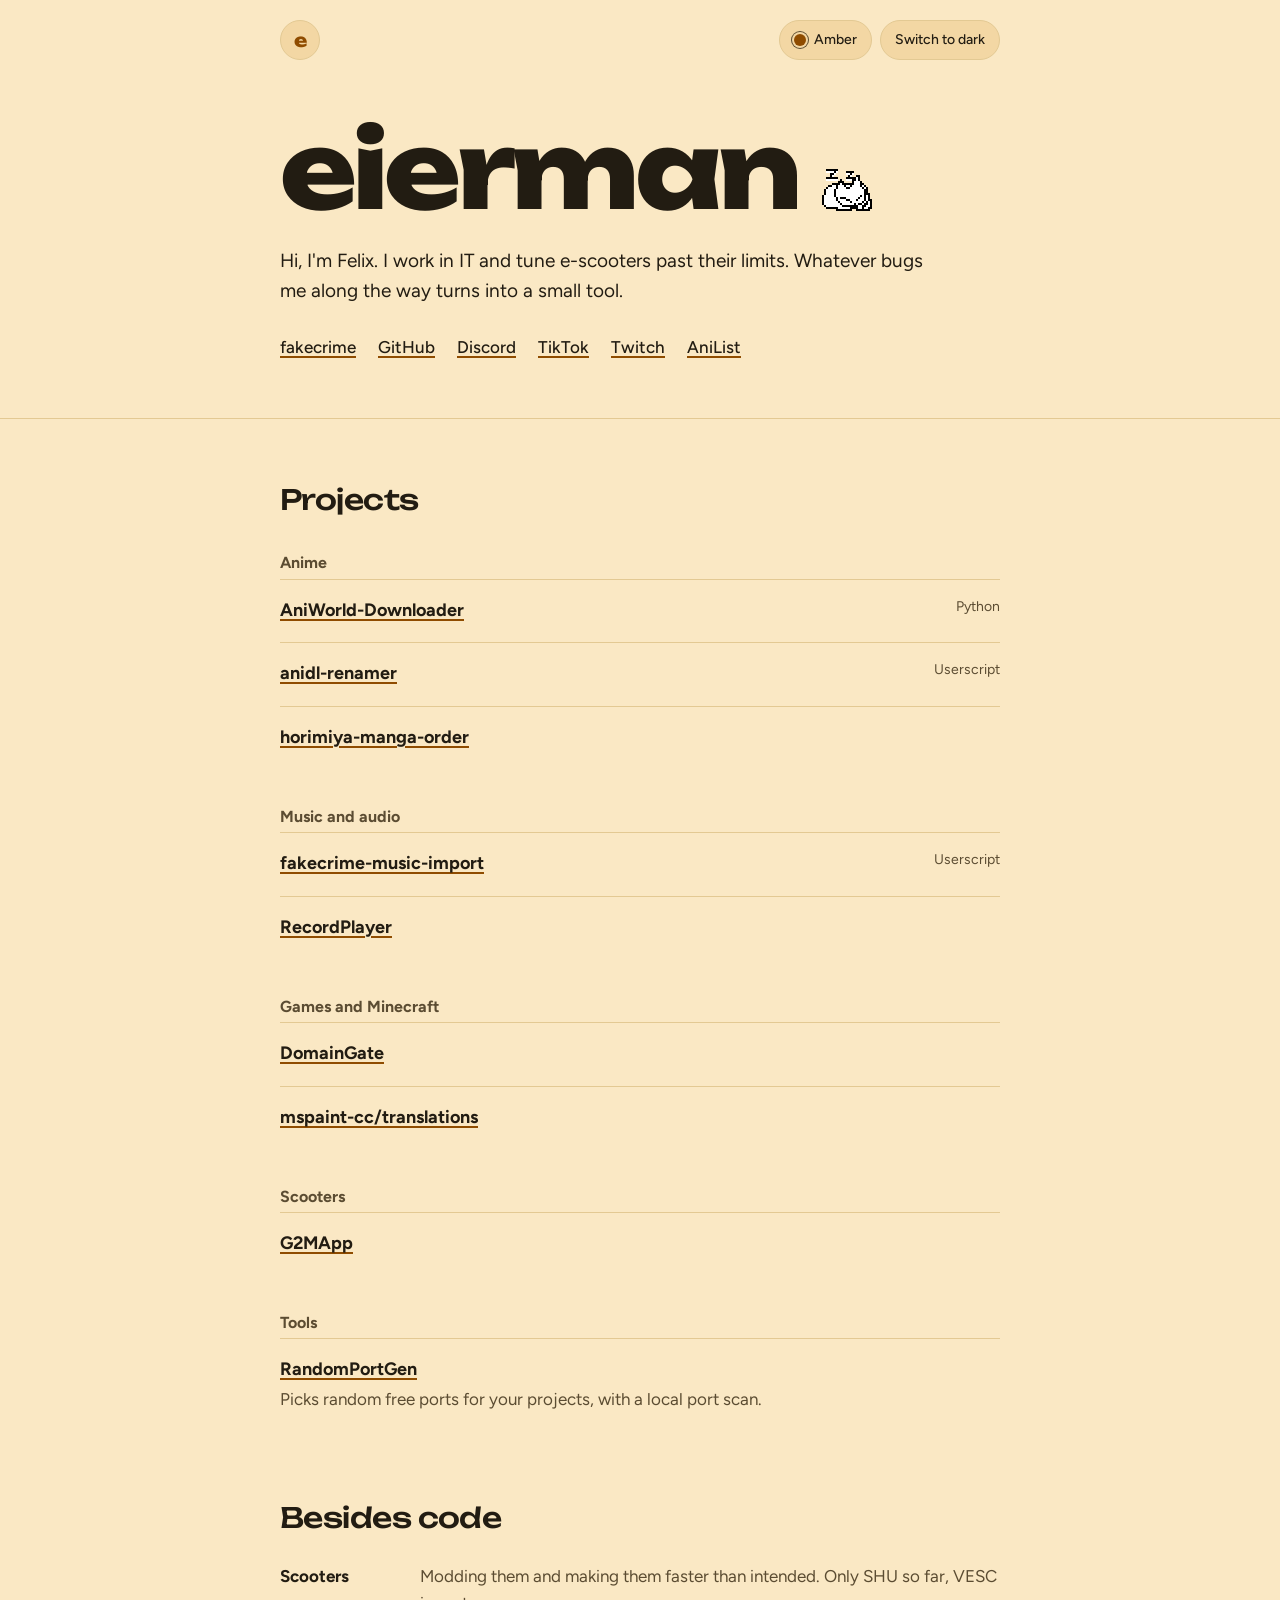
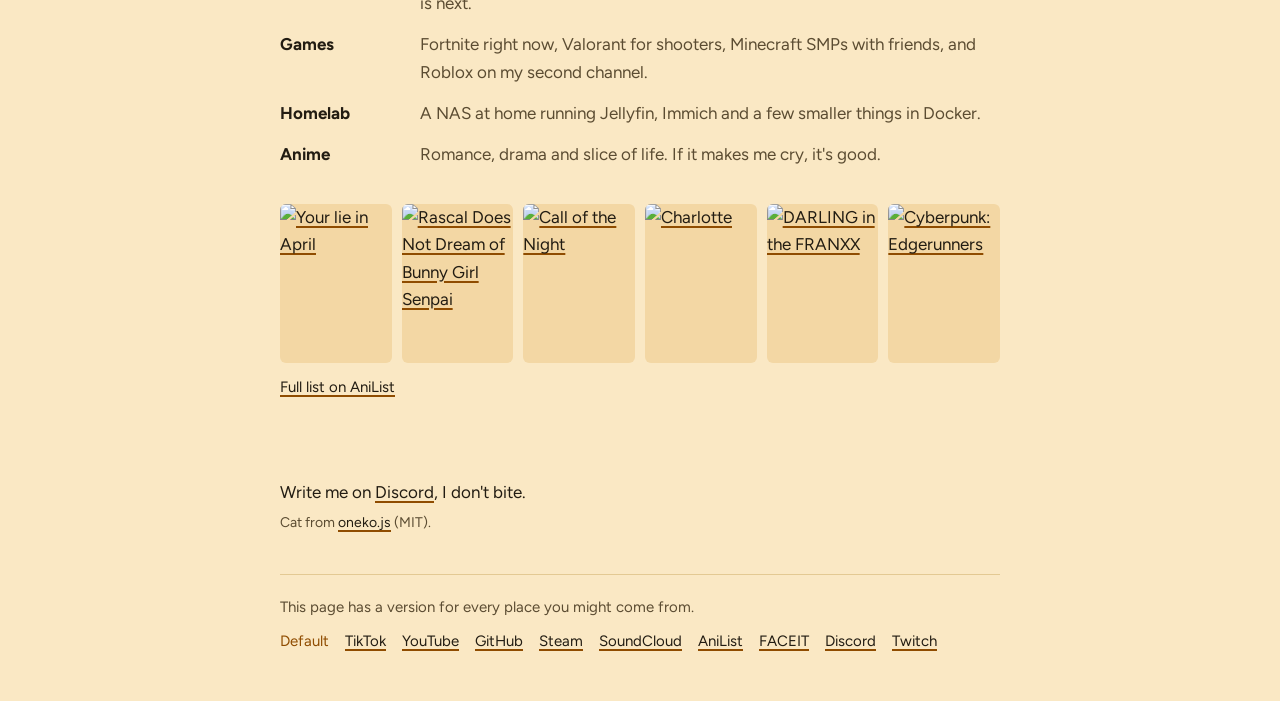
==== index.html @ cb2eb331 "Show the view count in the versions bar Co-Authored-By: Claude Opus 5.5 <noreply@anthropic.com>" ====
<!doctype html>
<html lang="en">
<head>
  <meta charset="utf-8">
  <meta name="viewport" content="width=device-width, initial-scale=1">
  <title>eierman</title>
  <meta name="description" content="Felix aka eierman: IT, e-scooter tuning and the small tools that come out of it.">
  <meta name="color-scheme" content="dark light">
  <link rel="icon" href="assets/favicon.svg" type="image/svg+xml">
  <link rel="preconnect" href="https://fonts.googleapis.com">
  <link rel="preconnect" href="https://fonts.gstatic.com" crossorigin>
  <link href="https://fonts.googleapis.com/css2?family=Figtree:ital,wght@0,400;0,500;0,700;1,400&family=Unbounded:wght@500;800&display=swap" rel="stylesheet">
  <link rel="stylesheet" href="styles.css?v=17" id="home-css">
  <style>
    html.version-loading body { visibility: hidden; }
    *, *::before, *::after { box-sizing: border-box; }
    .pfp-slot { position: relative; }
    .pfp-slot > img { position: absolute; inset: 0; width: 100%; height: 100%; object-fit: cover; border-radius: inherit; }
    .pfp-slot.has-pfp { color: transparent; }
    /* "Default version" button shown on top of every version (added by app.js). */
    .to-default {
      position: fixed; top: 12px; right: 12px; z-index: 2147483000;
      display: inline-flex; align-items: center; gap: 6px; padding: 7px 13px;
      border: 1px solid rgba(255, 255, 255, .22); border-radius: 999px;
      background: rgba(14, 14, 20, .86); color: #fff !important;
      font: 600 13px/1.2 system-ui, -apple-system, "Segoe UI", Roboto, sans-serif;
      letter-spacing: 0; text-decoration: none !important; text-transform: none;
      box-shadow: 0 2px 12px rgba(0, 0, 0, .35);
      -webkit-backdrop-filter: blur(6px); backdrop-filter: blur(6px);
    }
    .to-default:hover { background: rgba(14, 14, 20, .97); }
    /* Discord: sit in the empty right end of the channel header, not on the member list. */
    .vs-discord .to-default { top: 8px; }
    @media (min-width: 1101px) { .vs-discord .to-default { right: 252px; } }
    /* Phones: no room to float, so it becomes a slim bar on top that pushes the page down. */
    @media (max-width: 700px) {
      .to-default, .vs-discord .to-default {
        position: sticky; top: 0; right: auto; width: 100%; justify-content: center;
        padding: 9px 12px; border-width: 0 0 1px; border-radius: 0; box-shadow: none;
      }
    }
    .to-default:focus-visible { outline: 2px solid #fff; outline-offset: 2px; }
  </style>
  <script>
    // eierman.cc used to answer with a permanent (301) redirect to fakecrime.bio, and
    // browsers that saw it keep it cached and never ask this server for "/" again.
    // Whoever gets here anyway (any URL, with or without a query) fetches "/" fresh
    // from the network, which overwrites that cached redirect with this page.
    // Afterwards a query like "?=0" (from the fakecrime redirect) is removed from the URL.
    window.addEventListener('load', function () {
      function dropQuery() {
        if (location.search && window.history && history.replaceState) {
          history.replaceState(history.state, '', location.pathname + location.hash);
        }
      }
      if (!window.fetch || !window.Promise) { dropQuery(); return; }
      var urls = [location.origin + '/'];
      if (location.protocol === 'http:') urls.push('https://' + location.host + '/');
      Promise.all(urls.map(function (url) {
        var same = url.indexOf(location.origin + '/') === 0;
        return fetch(url, { cache: 'reload', mode: same ? 'same-origin' : 'no-cors', credentials: 'omit' }).catch(function () {});
      })).then(dropQuery);
    });
  </script>
  <script>
    // Hide the page until content.json is loaded and rendered (app.js shows it again).
    document.documentElement.classList.add('version-loading');
    if (/^#(tiktok|youtube|github|steam|soundcloud|anilist|faceit|discord|twitch)$/i.test(location.hash) ||
        (!location.hash && /(tiktok|youtube|youtu\.be|github|steamcommunity|steampowered|soundcloud|anilist|faceit|discord|twitch)/i.test(document.referrer))) {
      document.documentElement.classList.add('version-loading');
    }
  </script>
  <script>
    // Palettes: [bg, surface, text, muted, accent, line]
    window.PALETTES = {
      Night:  { dark: ['#15122b', '#201b3d', '#eee8ff', '#a79fcb', '#f472d0', '#342d5c'],
                light: ['#e9e0ff', '#d9cbfb', '#1c1633', '#4b4176', '#9c1585', '#c3b2f0'] },
      Matcha: { dark: ['#0f1a14', '#18271e', '#e6f2ea', '#9bb5a5', '#7ee0a1', '#284034'],
                light: ['#dbefe0', '#c6e3cd', '#0f2418', '#3a5845', '#156b3c', '#acd1b6'] },
      Sunset: { dark: ['#1f1216', '#2c1a20', '#fbe9ea', '#c9a2a8', '#ff8a65', '#42282f'],
                light: ['#ffe2d6', '#fccdbb', '#2a1418', '#6a3e45', '#a8360a', '#f0b59d'] },
      Neon:   { dark: ['#0c1620', '#13222f', '#e3f1fa', '#92adc0', '#f5e14b', '#1f3446'],
                light: ['#d8ebff', '#c2ddf7', '#0d1b28', '#3c566b', '#0a5d99', '#a8c9e6'] },
      Amber:  { dark: ['#17140f', '#221e17', '#f3ecdf', '#b3a68f', '#ffb648', '#362f24'],
                light: ['#fae8c4', '#f3d7a4', '#221c12', '#5b4c32', '#8f4c00', '#e3c993'] }
    };
    window.applyTheme = function (name, mode) {
      var keys = ['bg', 'surface', 'text', 'muted', 'accent', 'line'];
      var values = window.PALETTES[name][mode];
      var root = document.documentElement;
      keys.forEach(function (k, i) { root.style.setProperty('--' + k, values[i]); });
      root.dataset.palette = name;
      root.dataset.theme = mode;
      root.style.colorScheme = mode;
    };
    (function () {
      var names = Object.keys(window.PALETTES);
      var saved = null;
      try { saved = localStorage.getItem('eierman-mode'); } catch (e) {}
      var mode = saved === 'light' || saved === 'dark' ? saved
        : (window.matchMedia('(prefers-color-scheme: light)').matches ? 'light' : 'dark');
      window.applyTheme(names[Math.floor(Math.random() * names.length)], mode);
    })();
  </script>
</head>
<body>
  <a class="skip" href="#projects">Skip to projects</a>

  <header class="hero">
    <div class="wrap">
      <div class="controls">
        <span class="home-pfp pfp-slot" data-pfp="github" aria-hidden="true">e</span>
        <button type="button" id="palette-btn"><span class="swatch" aria-hidden="true"></span><span id="palette-name">Colours</span></button>
        <button type="button" id="mode-btn">Switch to light</button>
        <span class="sr-only" aria-live="polite" id="theme-status"></span>
      </div>
      <div class="nameplate">
        <h1 id="home-name">eierman</h1>
        <img class="cat" src="assets/oneko_sleep.gif" width="64" height="64" alt="" data-run="assets/oneko_run.gif" data-sleep="assets/oneko_sleep.gif">
      </div>
      <p class="intro" id="home-intro"></p>
      <nav class="links" aria-label="Elsewhere" id="home-links"></nav>
    </div>
  </header>

  <main>
    <section id="projects" class="wrap">
      <h2>Projects</h2>
      <div id="project-groups"><p class="empty">Loading projects…</p></div>
    </section>

    <section id="about" class="wrap">
      <h2>Besides code</h2>
      <dl class="facts" id="home-facts"></dl>

      <ul class="covers" aria-label="Some favourite anime" id="home-covers"></ul>
      <p class="more" id="home-more"></p>
    </section>
  </main>

  <footer class="wrap">
    <p id="home-contact"></p>
    <p class="small">Cat from <a href="https://github.com/adryd325/oneko.js">oneko.js</a> (MIT).</p>
    <div id="versions-slot"></div>
  </footer>

  <script src="site.js?v=28"></script>
  <script src="profiles.js?v=12"></script>
  <script src="app.js?v=36"></script>

  <script>
    (function () {
      var root = document.documentElement;
      var names = Object.keys(window.PALETTES);
      var paletteBtn = document.getElementById('palette-btn');
      var paletteName = document.getElementById('palette-name');
      var modeBtn = document.getElementById('mode-btn');
      var status = document.getElementById('theme-status');

      function render() {
        var mode = root.dataset.theme;
        paletteName.textContent = root.dataset.palette;
        paletteBtn.setAttribute('aria-label', 'Colour palette: ' + root.dataset.palette + '. Switch to other colours');
        modeBtn.textContent = mode === 'dark' ? 'Switch to light' : 'Switch to dark';
      }

      paletteBtn.addEventListener('click', function () {
        var i = names.indexOf(root.dataset.palette);
        var next = names[(i + 1) % names.length];
        window.applyTheme(next, root.dataset.theme);
        render();
        status.textContent = 'Colours: ' + next;
      });

      modeBtn.addEventListener('click', function () {
        var mode = root.dataset.theme === 'dark' ? 'light' : 'dark';
        window.applyTheme(root.dataset.palette, mode);
        try { localStorage.setItem('eierman-mode', mode); } catch (e) {}
        render();
        status.textContent = mode === 'dark' ? 'Dark colours on' : 'Light colours on';
      });

      render();
    })();

    (function () {
      var cat = document.querySelector('.cat');
      if (!cat || window.matchMedia('(prefers-reduced-motion: reduce)').matches) return;
      cat.src = cat.dataset.run;
      cat.classList.add('running');
      cat.addEventListener('animationend', function () {
        cat.src = cat.dataset.sleep;
        cat.classList.remove('running');
      }, { once: true });
    })();
  </script>
</body>
</html>
---- styles.css ----
:root {
  --bg: #15122b;
  --surface: #201b3d;
  --text: #eee8ff;
  --muted: #a79fcb;
  --accent: #f472d0;
  --line: #342d5c;
  --display: "Unbounded", system-ui, sans-serif;
  --body: "Figtree", system-ui, sans-serif;
}

@media (prefers-color-scheme: light) {
  :root:not([data-theme="dark"]) {
    --bg: #e9e0ff;
    --surface: #d9cbfb;
    --text: #1c1633;
    --muted: #4b4176;
    --accent: #9c1585;
    --line: #c3b2f0;
  }
}

*,
*::before,
*::after { box-sizing: border-box; }

html { -webkit-text-size-adjust: 100%; }

body {
  margin: 0;
  background: var(--bg);
  color: var(--text);
  font: 400 1.0625rem/1.6 var(--body);
}

a { color: var(--text); text-decoration-color: var(--accent); text-decoration-thickness: 2px; text-underline-offset: 3px; }
a:hover { color: var(--accent); }
a:focus-visible { outline: 2px solid var(--accent); outline-offset: 3px; border-radius: 2px; }

.skip { position: absolute; left: -999px; top: 8px; background: var(--surface); padding: 8px 12px; z-index: 2; }
.skip:focus { left: 16px; }

.wrap { width: min(720px, 100% - 32px); margin-inline: auto; }

.sr-only { position: absolute; width: 1px; height: 1px; overflow: hidden; clip: rect(0 0 0 0); white-space: nowrap; }

/* Theme controls */
.controls { display: flex; justify-content: flex-end; flex-wrap: wrap; gap: 8px; margin-bottom: clamp(32px, 7vw, 64px); }

.controls button {
  display: inline-flex;
  align-items: center;
  gap: 8px;
  min-height: 36px;
  padding: 6px 14px;
  border: 1px solid var(--line);
  border-radius: 999px;
  background: var(--surface);
  color: var(--text);
  font: 500 0.875rem/1 var(--body);
  cursor: pointer;
}

.controls button:hover { border-color: var(--accent); }
.controls button:focus-visible { outline: 2px solid var(--accent); outline-offset: 2px; }

.home-pfp {
  display: grid;
  place-items: center;
  width: 40px;
  height: 40px;
  margin-right: auto;
  border-radius: 50%;
  border: 1px solid var(--line);
  background: var(--surface);
  color: var(--accent);
  font: 800 1.125rem/1 var(--display);
  text-decoration: none;
}

.swatch { width: 12px; height: 12px; border-radius: 50%; background: var(--accent); box-shadow: 0 0 0 2px var(--surface), 0 0 0 3px var(--muted); }

body, .controls button, .projects li, .hero { transition: background-color 0.3s, color 0.3s, border-color 0.3s; }

/* Hero */
.hero { padding: 20px 0 56px; border-bottom: 1px solid var(--line); overflow-x: clip; }

.nameplate { position: relative; display: flex; align-items: flex-end; gap: 12px; }

h1 {
  margin: 0;
  font: 800 clamp(3rem, 14vw, 6.5rem)/0.9 var(--display);
  letter-spacing: -0.04em;
}

.cat {
  width: 64px;
  height: 64px;
  image-rendering: pixelated;
  margin-bottom: 0.15em;
  flex: none;
}

.cat.running { animation: run-in 2.2s steps(22) both; }

@keyframes run-in {
  from { transform: translateX(min(80vw, 640px)) scaleX(-1); }
  to { transform: translateX(0) scaleX(-1); }
}

.intro { max-width: 34em; margin: 28px 0 0; font-size: 1.1875rem; color: var(--text); }

.links { display: flex; flex-wrap: wrap; gap: 8px 22px; margin-top: 28px; font-weight: 500; }

/* Sections */
section { padding: 64px 0 8px; }

h2 {
  margin: 0 0 8px;
  font: 500 1.75rem/1.2 var(--display);
  letter-spacing: -0.02em;
}

.group { margin-top: 36px; }

h3 { margin: 0 0 4px; font: 700 1rem/1.4 var(--body); color: var(--muted); }

.projects { list-style: none; margin: 0; padding: 0; }

.projects li {
  display: grid;
  grid-template-columns: 1fr auto;
  column-gap: 16px;
  padding: 16px 0;
  border-top: 1px solid var(--line);
}

.projects .name { font-weight: 700; font-size: 1.125rem; grid-column: 1; }
.projects p { grid-column: 1; margin: 2px 0 0; color: var(--muted); max-width: 38em; }
.projects .meta { grid-column: 1; display: flex; flex-wrap: wrap; gap: 6px 10px; margin-top: 6px; font-size: 0.875rem; }
.projects .tag { padding: 1px 8px; border-radius: 999px; background: var(--surface); color: var(--muted); }
.empty { color: var(--muted); }

.projects .tech { grid-column: 2; grid-row: 1; align-self: baseline; font-size: 0.875rem; color: var(--muted); white-space: nowrap; }

/* About */
.facts { display: grid; grid-template-columns: 7.5rem 1fr; gap: 14px 20px; margin: 28px 0 0; }
.facts dt { font-weight: 700; }
.facts dd { margin: 0; color: var(--muted); }

.covers { list-style: none; display: grid; grid-template-columns: repeat(6, 1fr); gap: 10px; margin: 36px 0 0; padding: 0; }
.covers a { display: block; border-radius: 6px; }
.covers img { display: block; width: 100%; height: auto; aspect-ratio: 100 / 142; object-fit: cover; border-radius: 6px; background: var(--surface); }

.more { margin: 12px 0 0; font-size: 0.9375rem; }

footer { padding: 72px 0 48px; }
footer p { margin: 0 0 6px; }
footer .small { font-size: 0.875rem; color: var(--muted); }

.versions { margin-top: 40px; padding-top: 20px; border-top: 1px solid var(--line); }
.versions p { margin: 0 0 10px; color: var(--muted); font-size: 0.9375rem; }
.versions div { display: flex; flex-wrap: wrap; gap: 6px 16px; font-size: 0.9375rem; }
.versions a[aria-current] { color: var(--accent); text-decoration: none; }

@media (max-width: 560px) {
  .facts { grid-template-columns: 1fr; gap: 2px; }
  .facts dd { margin-bottom: 14px; }
  .covers { grid-template-columns: repeat(3, 1fr); }
  .projects li { grid-template-columns: 1fr; }
  .projects .tech { grid-column: 1; grid-row: auto; margin-top: 4px; }
}

@media (prefers-reduced-motion: reduce) {
  .cat.running { animation: none; }
  body, .controls button, .projects li, .hero { transition: none; }
}
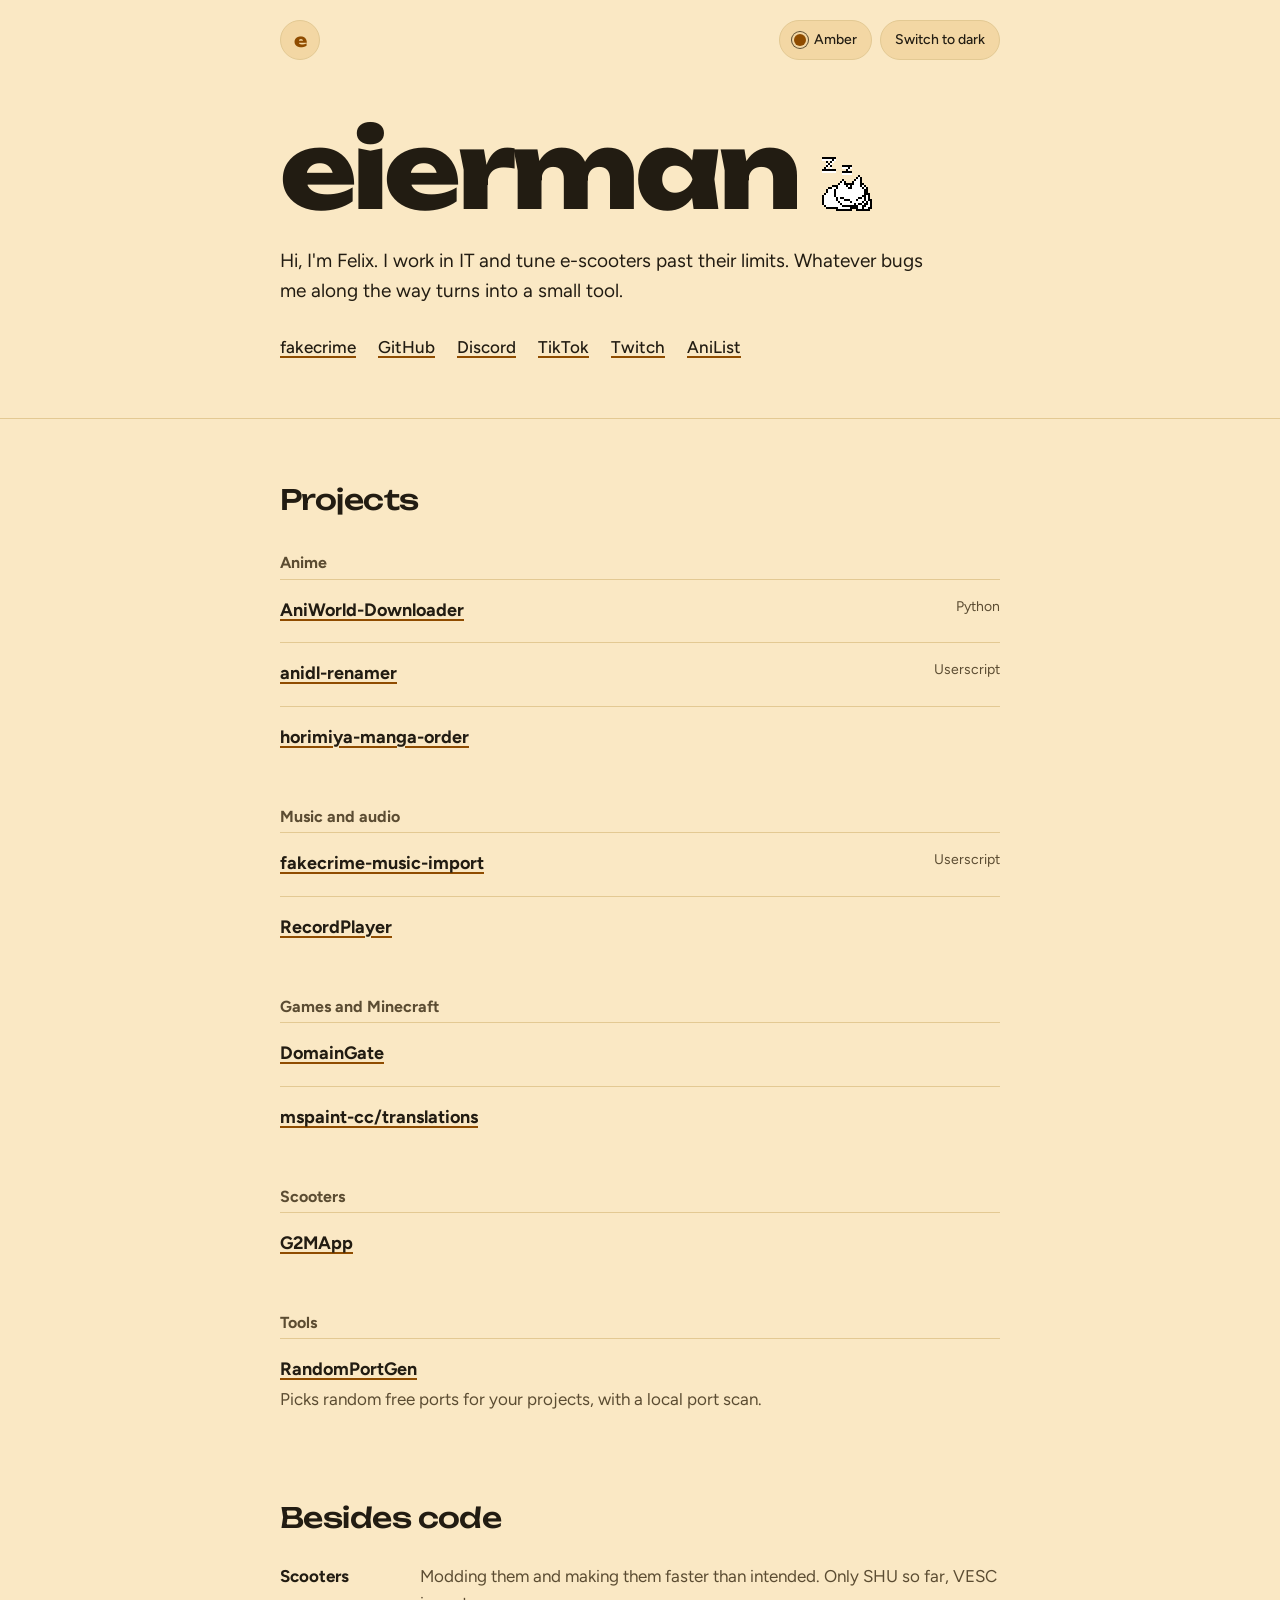
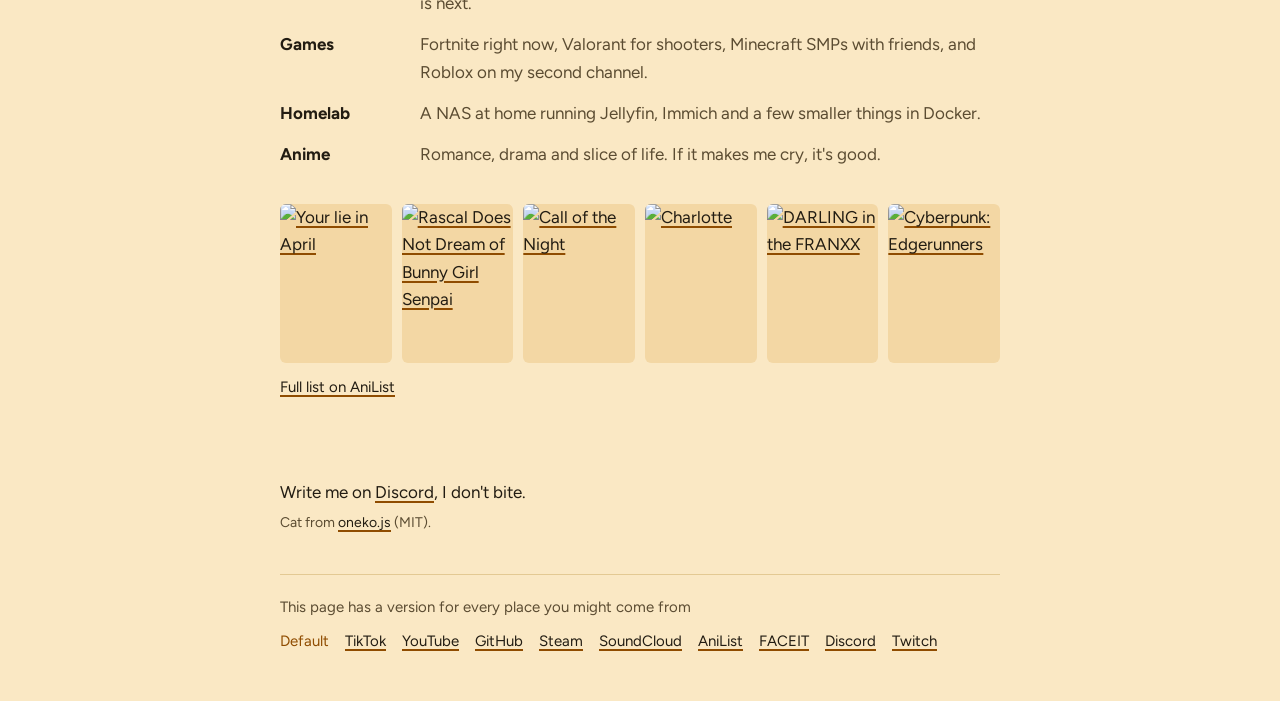
==== commit 622f9aab: "Show the view count at the top, scroll Twitch only to its own end - View count moves from the versio" ====
--- a/index.html
+++ b/index.html
@@ -17,9 +17,13 @@
     .pfp-slot { position: relative; }
     .pfp-slot > img { position: absolute; inset: 0; width: 100%; height: 100%; object-fit: cover; border-radius: inherit; }
     .pfp-slot.has-pfp { color: transparent; }
-    /* "Default version" button shown on top of every version (added by app.js). */
-    .to-default {
+    /* Top right of every version (added by app.js): the view count and the
+       "Default version" button. Same look in every version. */
+    .top-pills {
       position: fixed; top: 12px; right: 12px; z-index: 2147483000;
+      display: flex; align-items: center; gap: 8px;
+    }
+    .to-default, .top-pills .view-pill {
       display: inline-flex; align-items: center; gap: 6px; padding: 7px 13px;
       border: 1px solid rgba(255, 255, 255, .22); border-radius: 999px;
       background: rgba(14, 14, 20, .86); color: #fff !important;
@@ -29,17 +33,32 @@
       -webkit-backdrop-filter: blur(6px); backdrop-filter: blur(6px);
     }
     .to-default:hover { background: rgba(14, 14, 20, .97); }
+    .to-default:focus-visible { outline: 2px solid #fff; outline-offset: 2px; }
+    .view-pill[hidden] { display: none !important; }
+    .view-pill svg { flex: none; width: 15px; height: 15px; }
+    .view-pill b { font-weight: 700; font-variant-numeric: tabular-nums; }
+    /* Default page: sits with the colour buttons in the hero. */
+    .controls .view-pill {
+      display: inline-flex; align-items: center; gap: 7px; min-height: 36px; padding: 6px 14px;
+      border: 1px solid var(--line); border-radius: 999px; background: var(--surface); color: var(--text);
+      font: 500 0.875rem/1 var(--body);
+    }
+    .controls .view-pill svg { color: var(--accent); }
     /* Discord: sit in the empty right end of the channel header, not on the member list. */
-    .vs-discord .to-default { top: 8px; }
-    @media (min-width: 1101px) { .vs-discord .to-default { right: 252px; } }
+    .vs-discord .top-pills { top: 8px; }
+    @media (min-width: 1101px) { .vs-discord .top-pills { right: 252px; } }
     /* Phones: no room to float, so it becomes a slim bar on top that pushes the page down. */
     @media (max-width: 700px) {
-      .to-default, .vs-discord .to-default {
-        position: sticky; top: 0; right: auto; width: 100%; justify-content: center;
-        padding: 9px 12px; border-width: 0 0 1px; border-radius: 0; box-shadow: none;
-      }
-    }
-    .to-default:focus-visible { outline: 2px solid #fff; outline-offset: 2px; }
+      .top-pills, .vs-discord .top-pills {
+        position: sticky; top: 0; right: auto; gap: 0;
+        border-bottom: 1px solid rgba(255, 255, 255, .22); background: rgba(14, 14, 20, .92);
+      }
+      .to-default, .top-pills .view-pill {
+        flex: 1; justify-content: center; padding: 9px 12px;
+        border: 0; border-radius: 0; box-shadow: none; background: none;
+      }
+      .top-pills .view-pill { flex: none; border-right: 1px solid rgba(255, 255, 255, .22); }
+    }
   </style>
   <script>
     // eierman.cc used to answer with a permanent (301) redirect to fakecrime.bio, and
@@ -110,6 +129,7 @@
     <div class="wrap">
       <div class="controls">
         <span class="home-pfp pfp-slot" data-pfp="github" aria-hidden="true">e</span>
+        <span class="view-pill" data-views hidden></span>
         <button type="button" id="palette-btn"><span class="swatch" aria-hidden="true"></span><span id="palette-name">Colours</span></button>
         <button type="button" id="mode-btn">Switch to light</button>
         <span class="sr-only" aria-live="polite" id="theme-status"></span>
@@ -146,7 +166,7 @@
 
   <script src="site.js?v=28"></script>
   <script src="profiles.js?v=12"></script>
-  <script src="app.js?v=36"></script>
+  <script src="app.js?v=37"></script>
 
   <script>
     (function () {
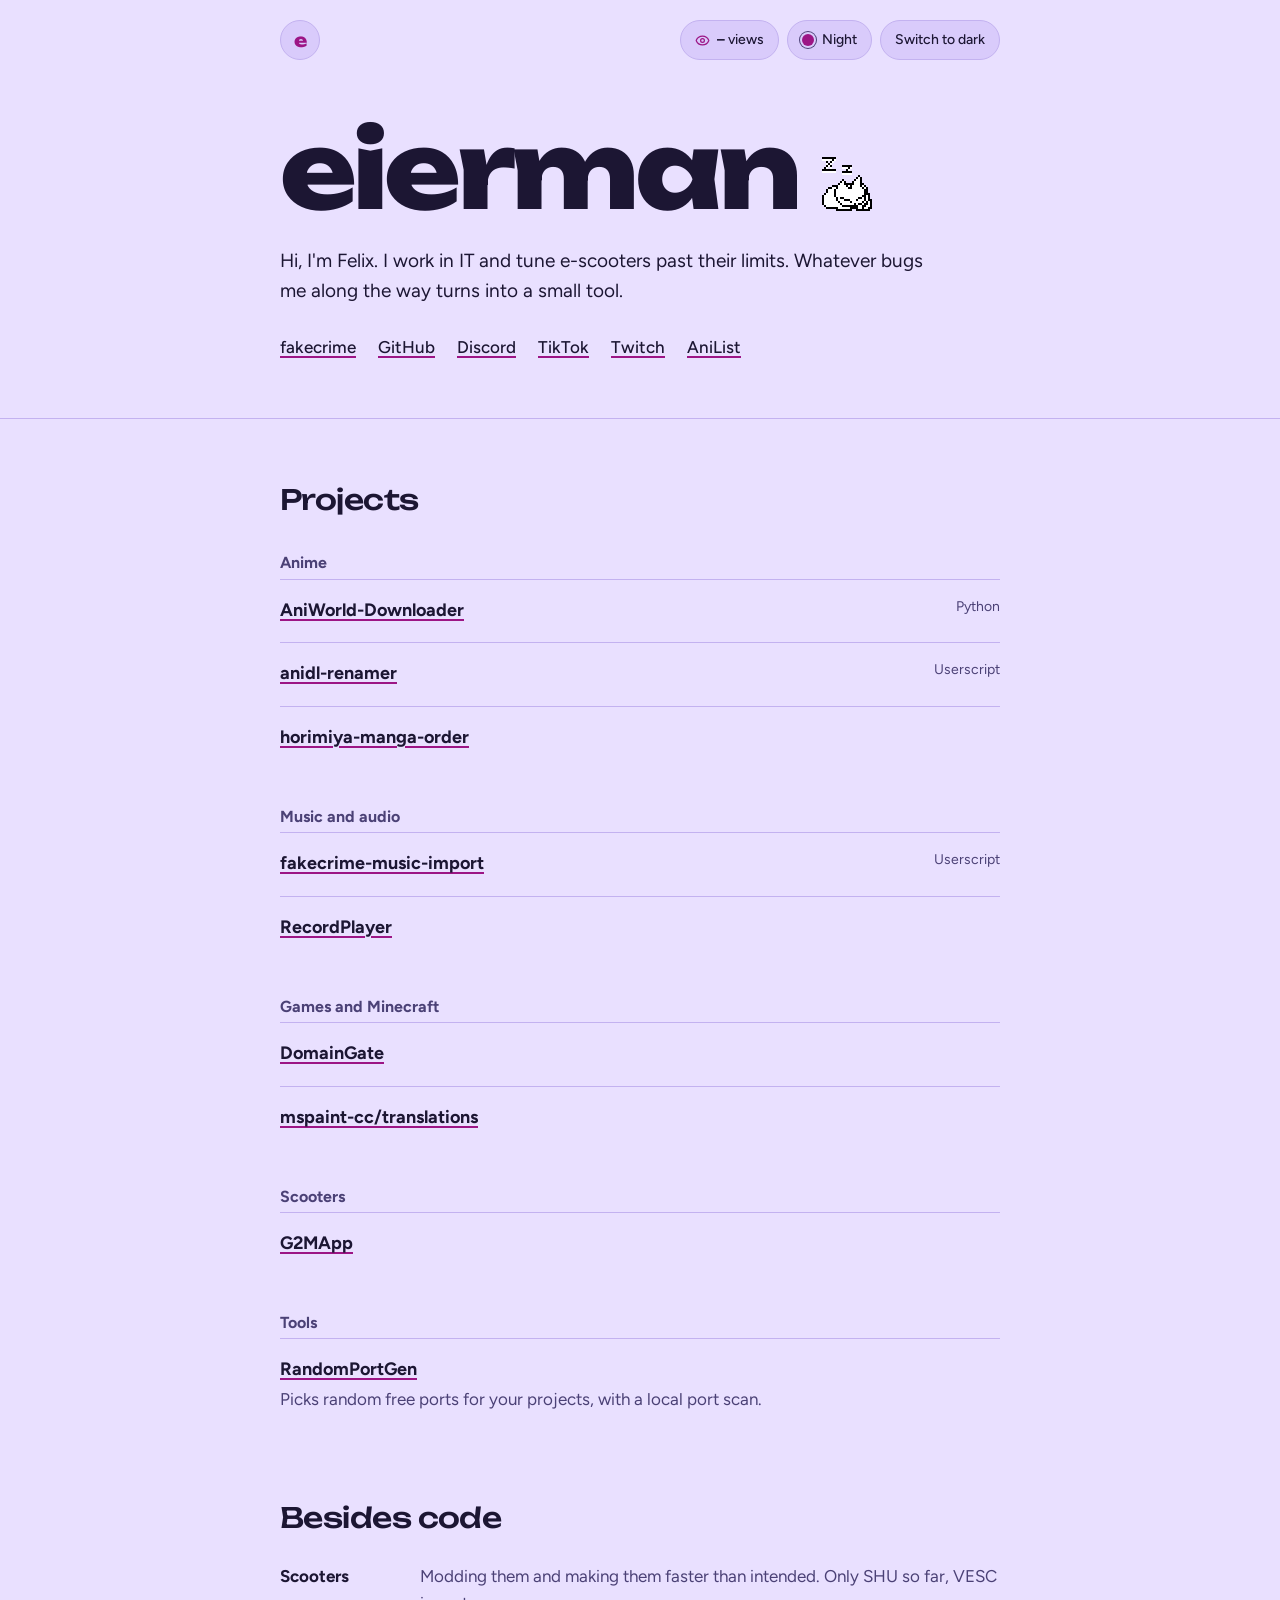
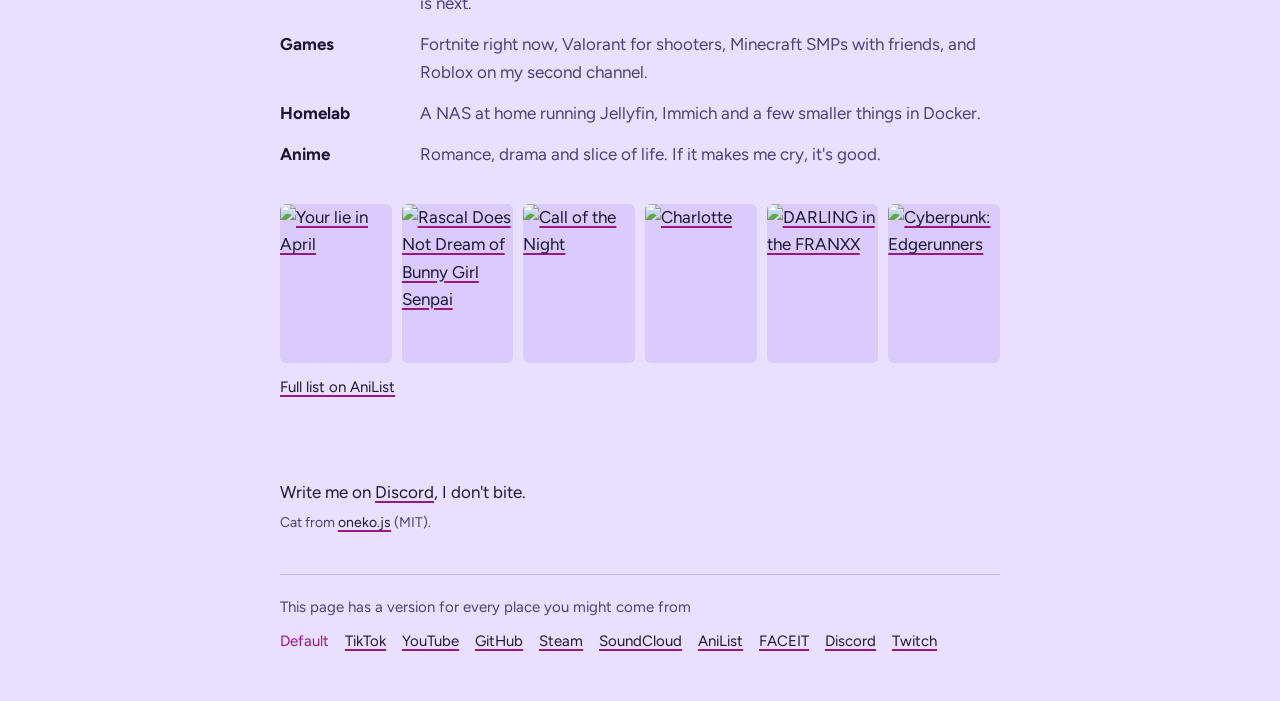
==== commit 24379728: "Show the view pill right away, only the number loads Co-Authored-By: Claude Opus 5.5 <noreply@anthro" ====
--- a/index.html
+++ b/index.html
@@ -34,7 +34,10 @@
     }
     .to-default:hover { background: rgba(14, 14, 20, .97); }
     .to-default:focus-visible { outline: 2px solid #fff; outline-offset: 2px; }
-    .view-pill[hidden] { display: none !important; }
+    /* Placeholder while the number loads: a small pulsing bar. */
+    .views-n:empty { display: inline-block; width: 1.6em; height: .8em; border-radius: 4px; background: currentColor; opacity: .3; vertical-align: -1px; animation: views-pulse 1s ease-in-out infinite alternate; }
+    @keyframes views-pulse { to { opacity: .12; } }
+    @media (prefers-reduced-motion: reduce) { .views-n:empty { animation: none; } }
     .view-pill svg { flex: none; width: 15px; height: 15px; }
     .view-pill b { font-weight: 700; font-variant-numeric: tabular-nums; }
     /* Default page: sits with the colour buttons in the hero. */
@@ -129,7 +132,7 @@
     <div class="wrap">
       <div class="controls">
         <span class="home-pfp pfp-slot" data-pfp="github" aria-hidden="true">e</span>
-        <span class="view-pill" data-views hidden></span>
+        <span class="view-pill" data-views><svg viewBox="0 0 24 24" aria-hidden="true"><g fill="none" stroke="currentColor" stroke-width="2" stroke-linecap="round" stroke-linejoin="round"><path d="M2.062 12.348a1 1 0 0 1 0-.696 10.75 10.75 0 0 1 19.876 0 1 1 0 0 1 0 .696 10.75 10.75 0 0 1-19.876 0"/><circle cx="12" cy="12" r="3"/></g></svg><span><b class="views-n"></b> <span class="views-word">views</span></span></span>
         <button type="button" id="palette-btn"><span class="swatch" aria-hidden="true"></span><span id="palette-name">Colours</span></button>
         <button type="button" id="mode-btn">Switch to light</button>
         <span class="sr-only" aria-live="polite" id="theme-status"></span>
@@ -166,7 +169,7 @@
 
   <script src="site.js?v=28"></script>
   <script src="profiles.js?v=12"></script>
-  <script src="app.js?v=37"></script>
+  <script src="app.js?v=38"></script>
 
   <script>
     (function () {
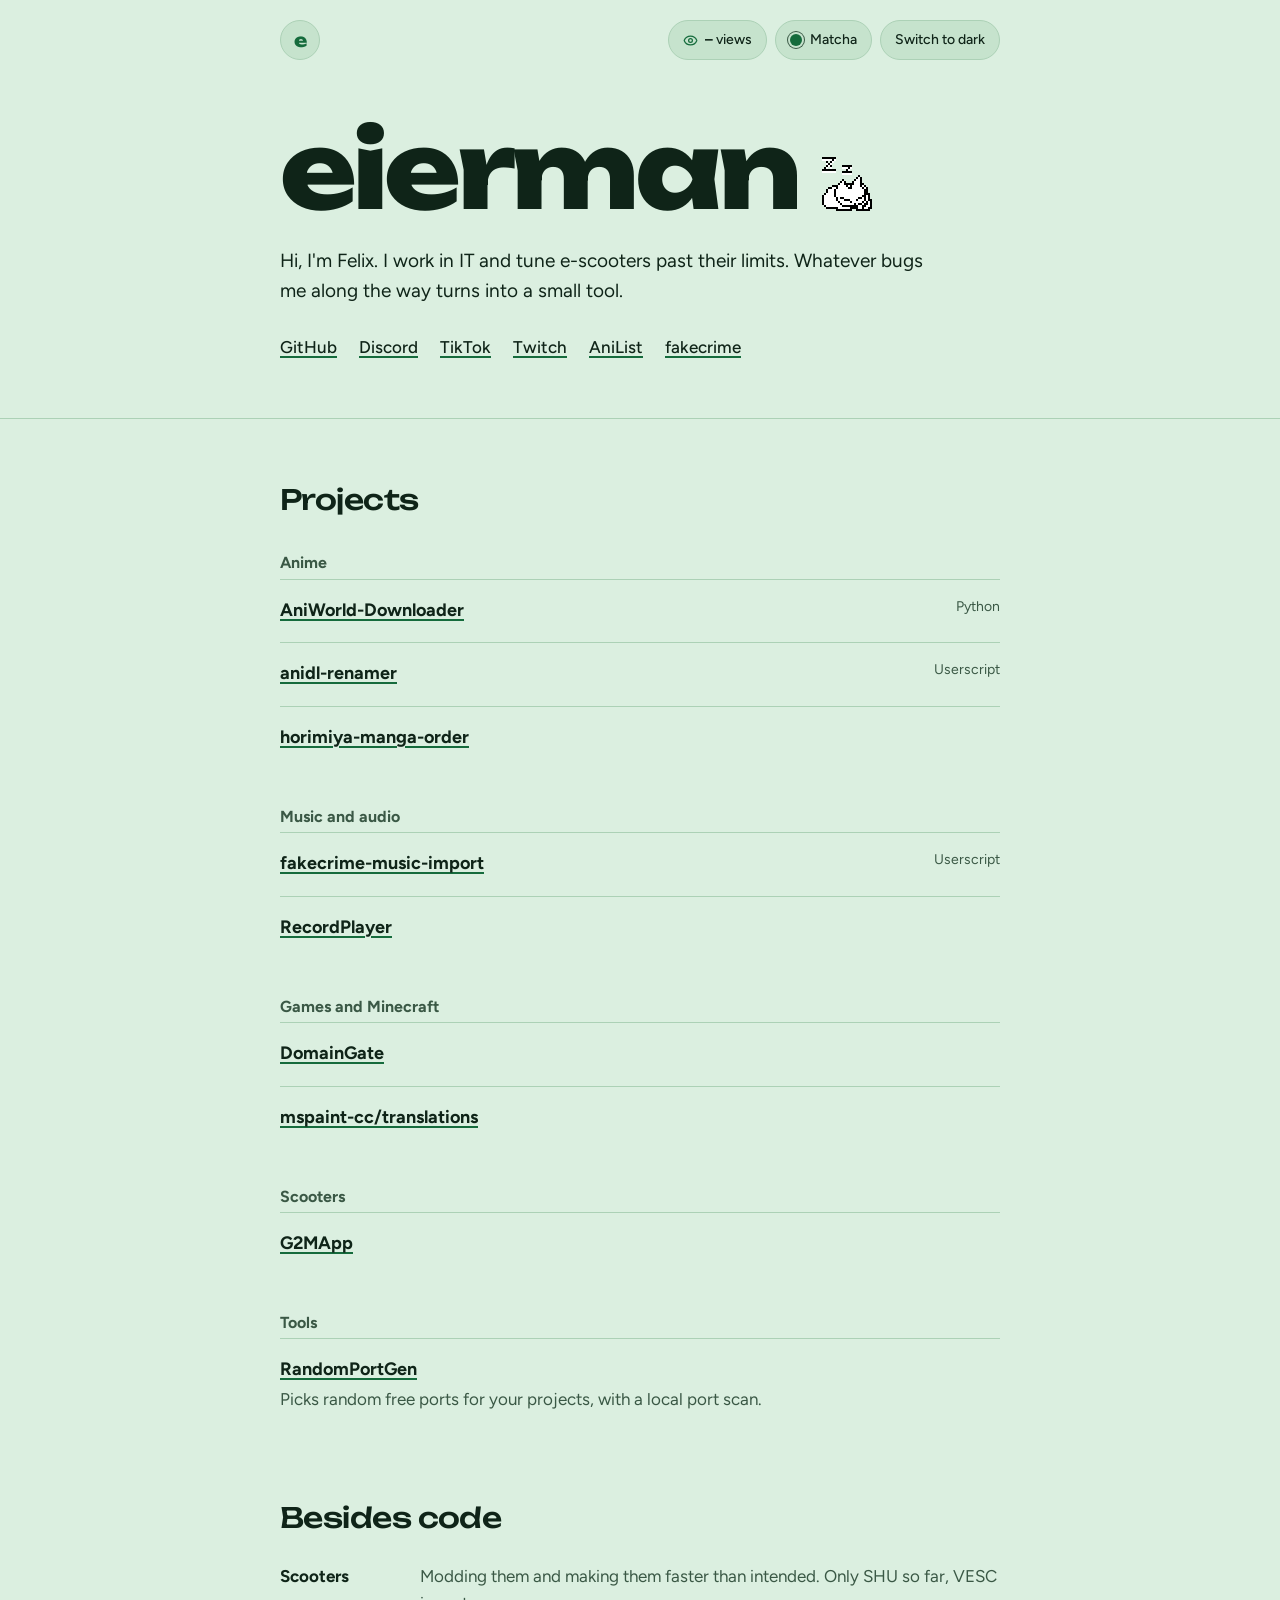
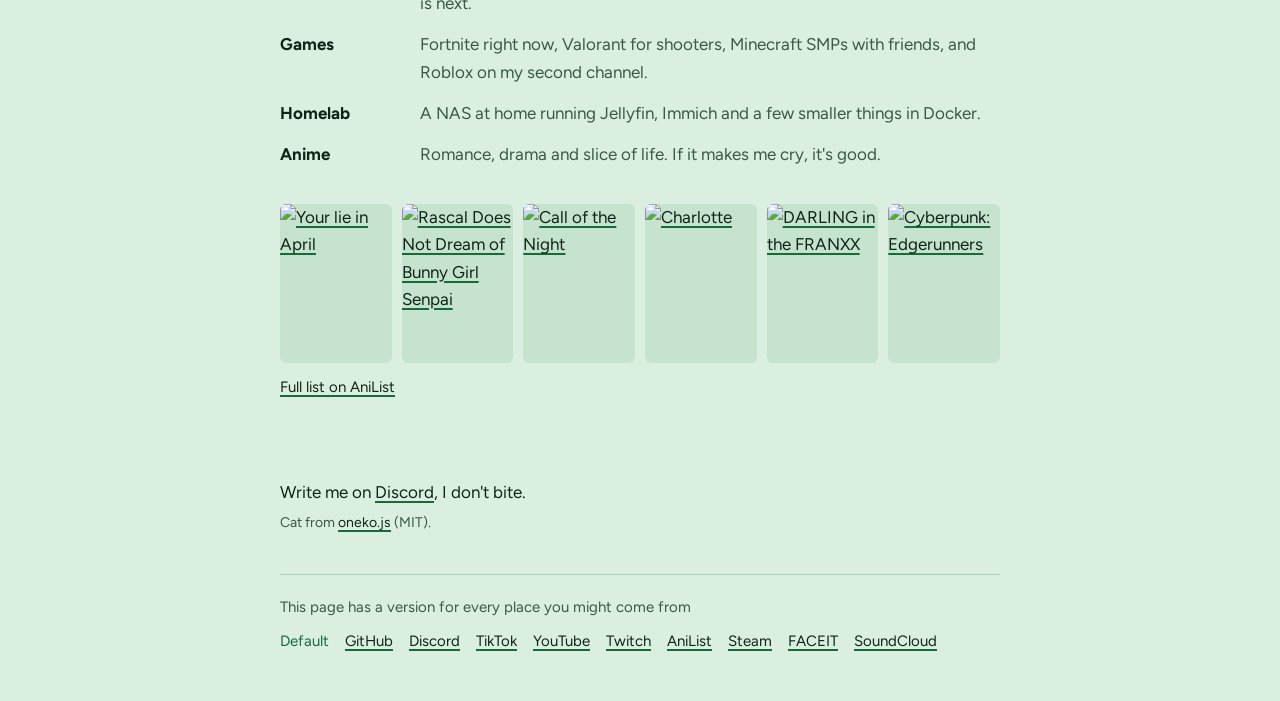
==== commit f5311662: "Order versions and links: GitHub, Discord, TikTok, YouTube, Twitch, AniList, Steam, FACEIT, SoundClo" ====
--- a/index.html
+++ b/index.html
@@ -167,9 +167,9 @@
     <div id="versions-slot"></div>
   </footer>
 
-  <script src="site.js?v=28"></script>
+  <script src="site.js?v=29"></script>
   <script src="profiles.js?v=12"></script>
-  <script src="app.js?v=38"></script>
+  <script src="app.js?v=39"></script>
 
   <script>
     (function () {
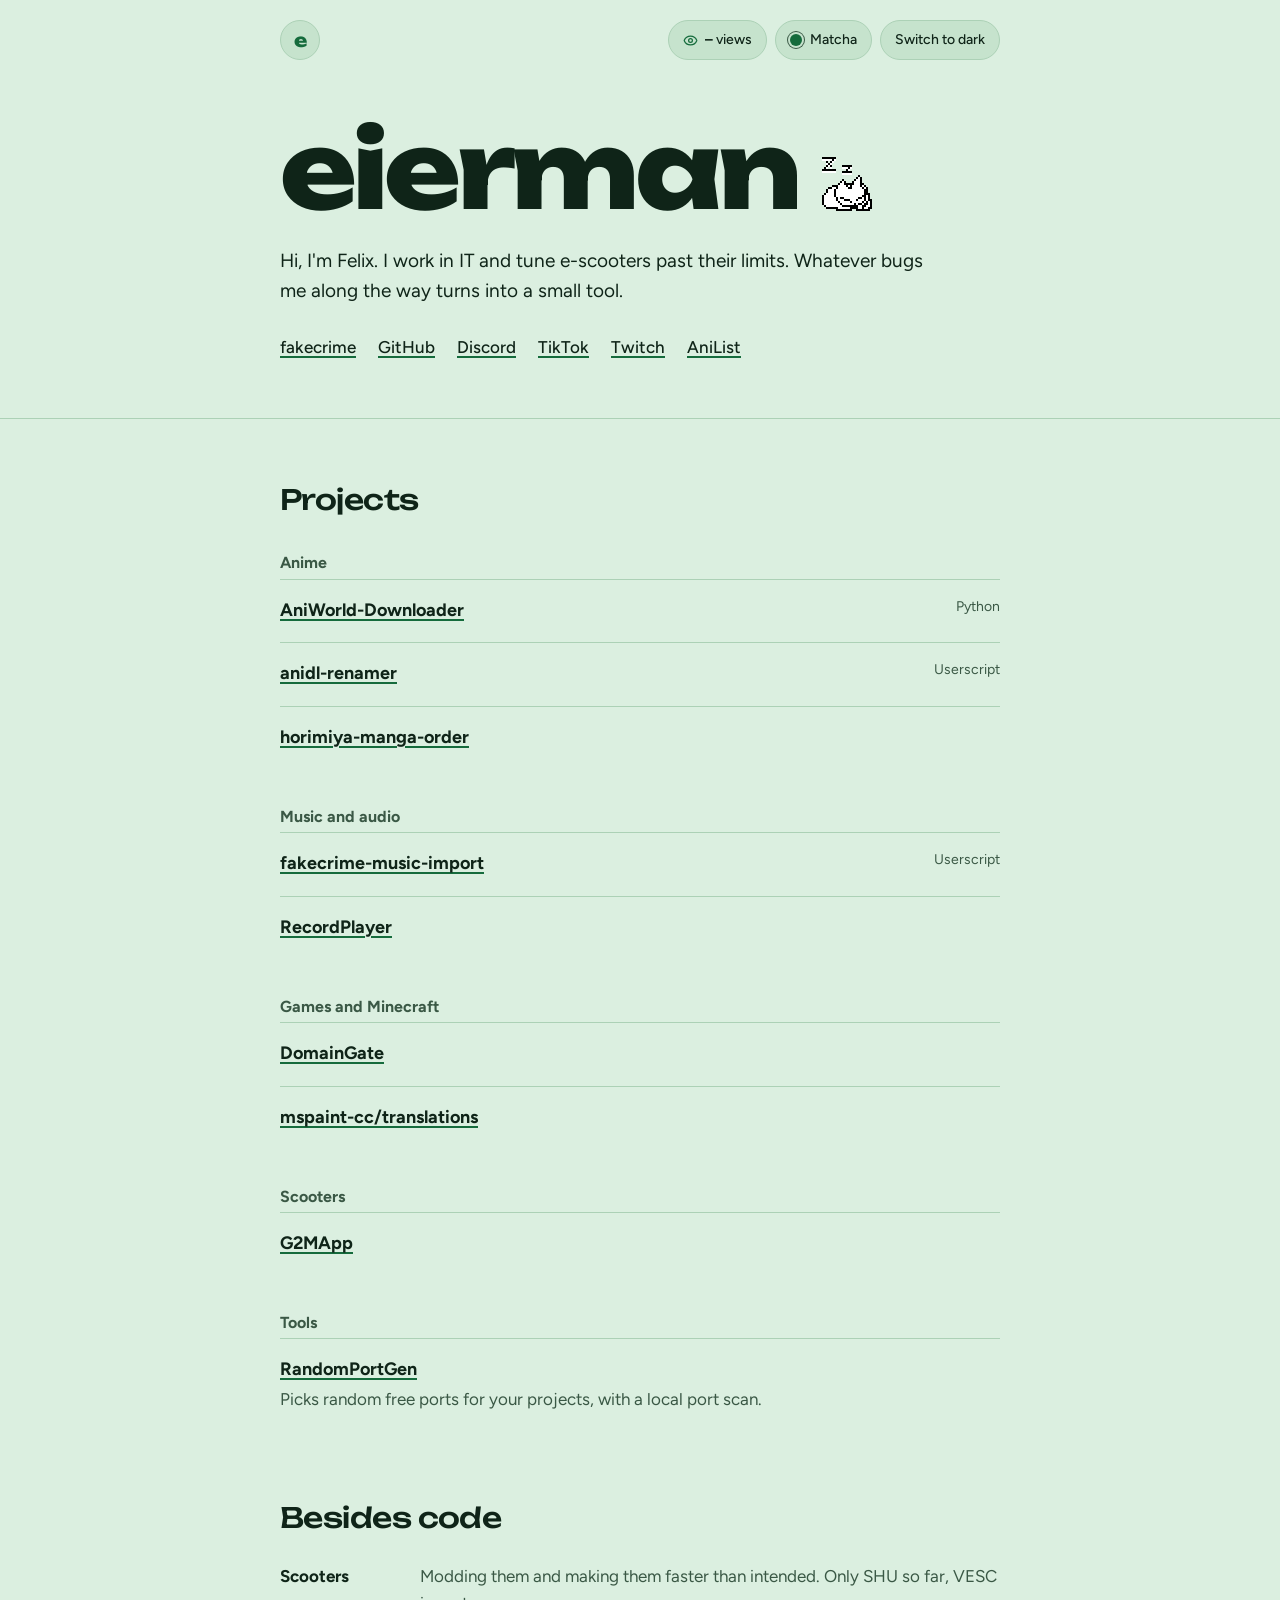
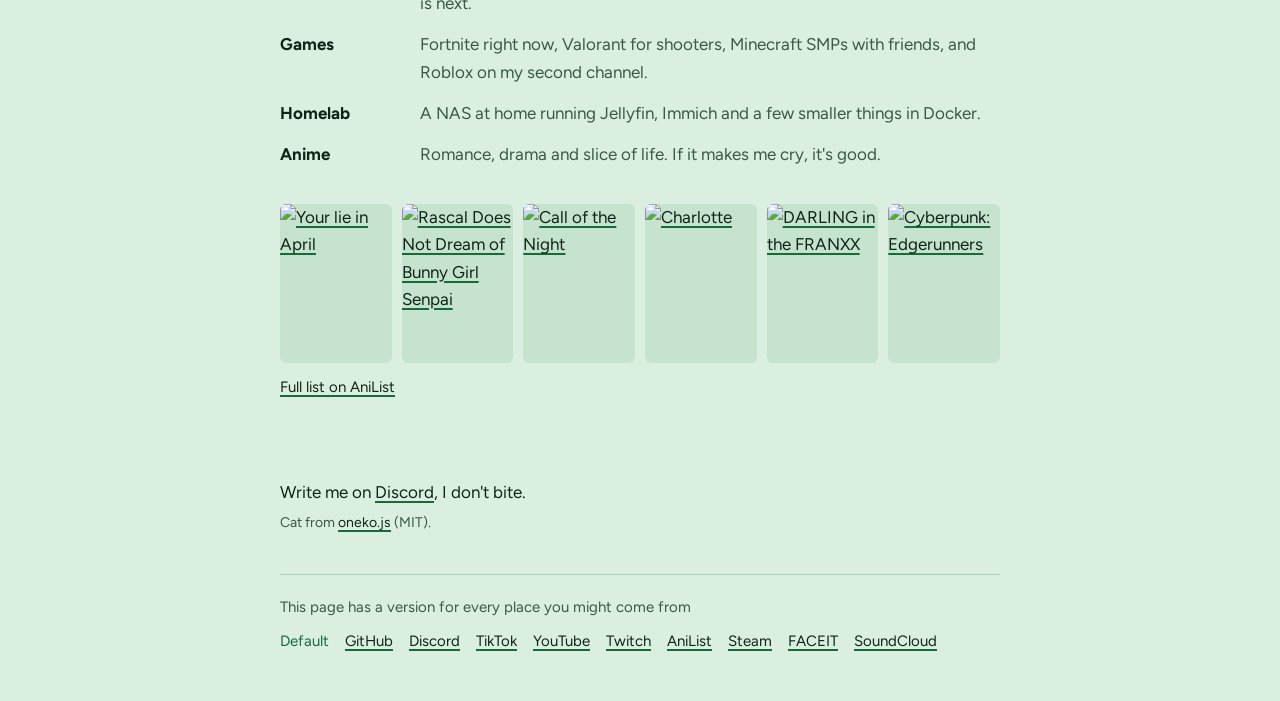
==== commit a5c94f0d: "Discord: full-width channel header, tidier member entry; fakecrime first - The channel header now sp" ====
--- a/index.html
+++ b/index.html
@@ -47,12 +47,9 @@
       font: 500 0.875rem/1 var(--body);
     }
     .controls .view-pill svg { color: var(--accent); }
-    /* Discord: sit in the empty right end of the channel header, not on the member list. */
-    .vs-discord .top-pills { top: 8px; }
-    @media (min-width: 1101px) { .vs-discord .top-pills { right: 252px; } }
     /* Phones: no room to float, so it becomes a slim bar on top that pushes the page down. */
     @media (max-width: 700px) {
-      .top-pills, .vs-discord .top-pills {
+      .top-pills {
         position: sticky; top: 0; right: auto; gap: 0;
         border-bottom: 1px solid rgba(255, 255, 255, .22); background: rgba(14, 14, 20, .92);
       }
@@ -169,7 +166,7 @@
 
   <script src="site.js?v=29"></script>
   <script src="profiles.js?v=12"></script>
-  <script src="app.js?v=39"></script>
+  <script src="app.js?v=40"></script>
 
   <script>
     (function () {
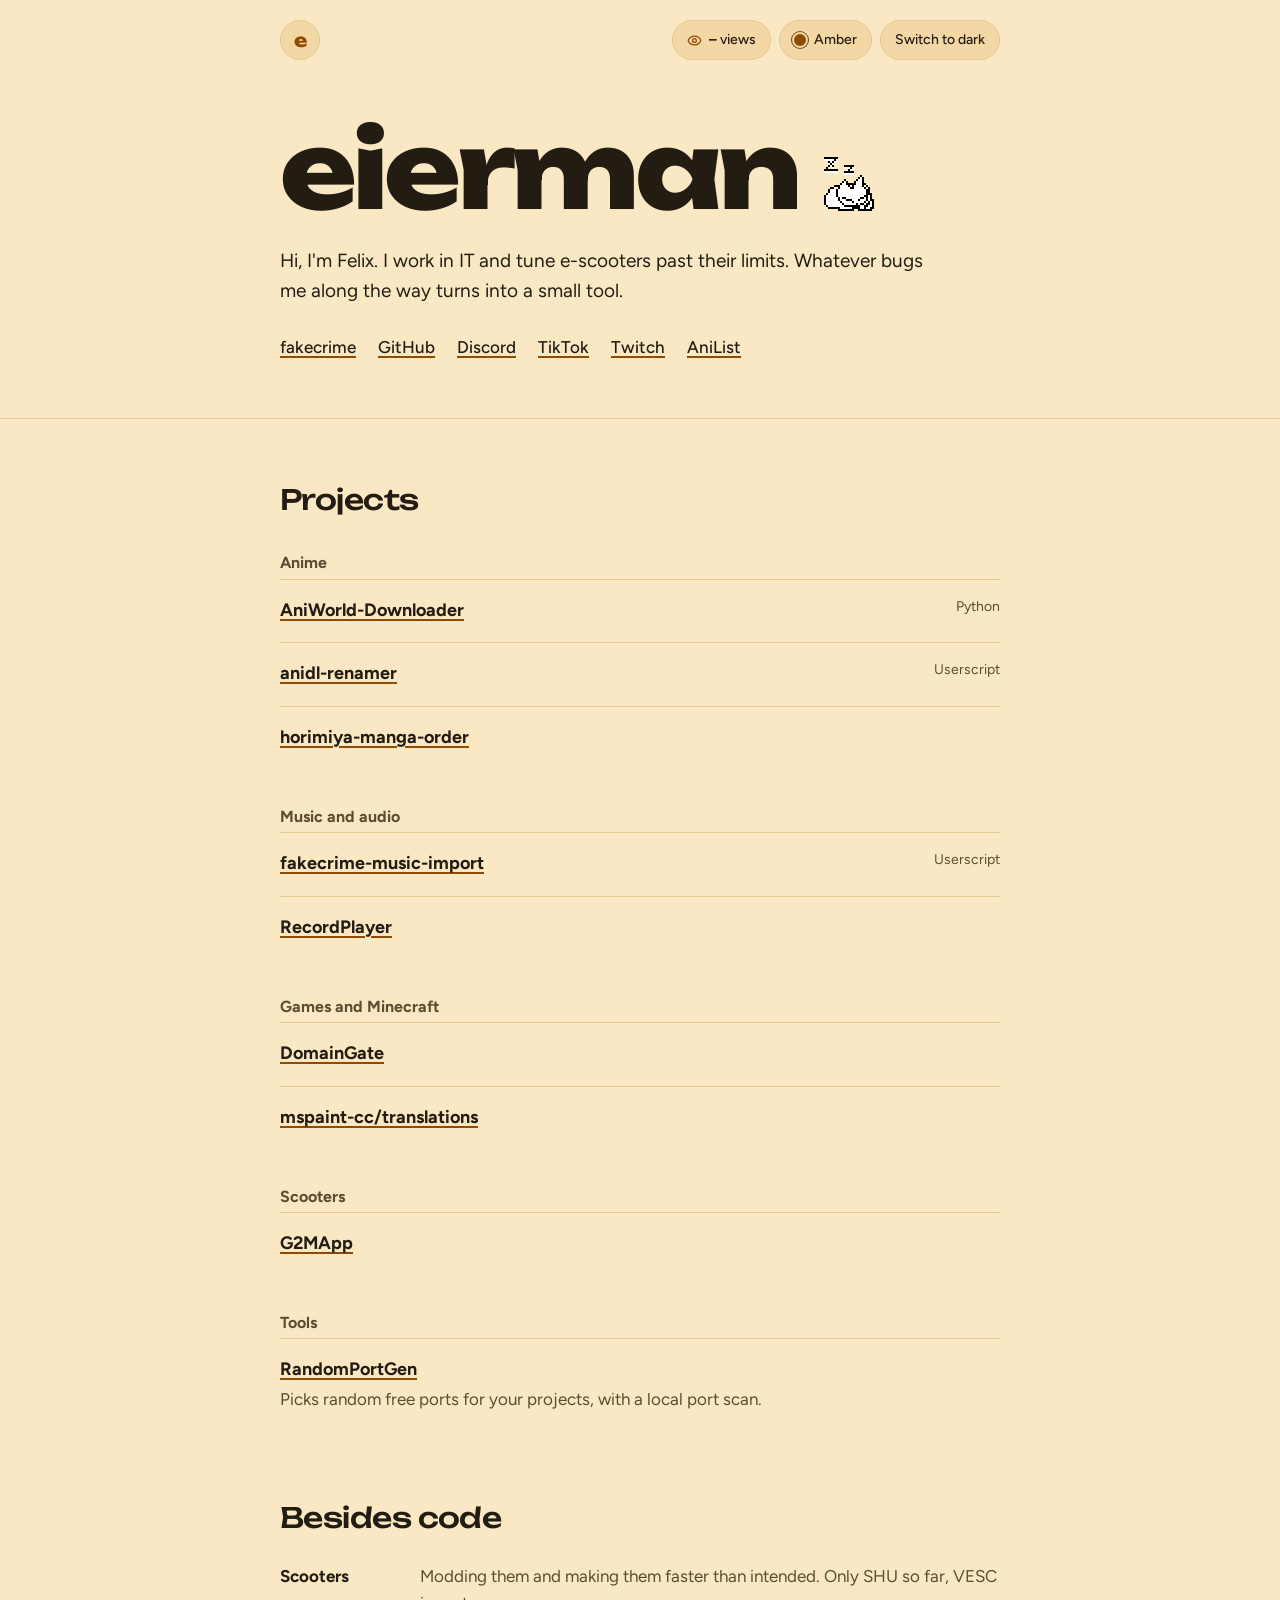
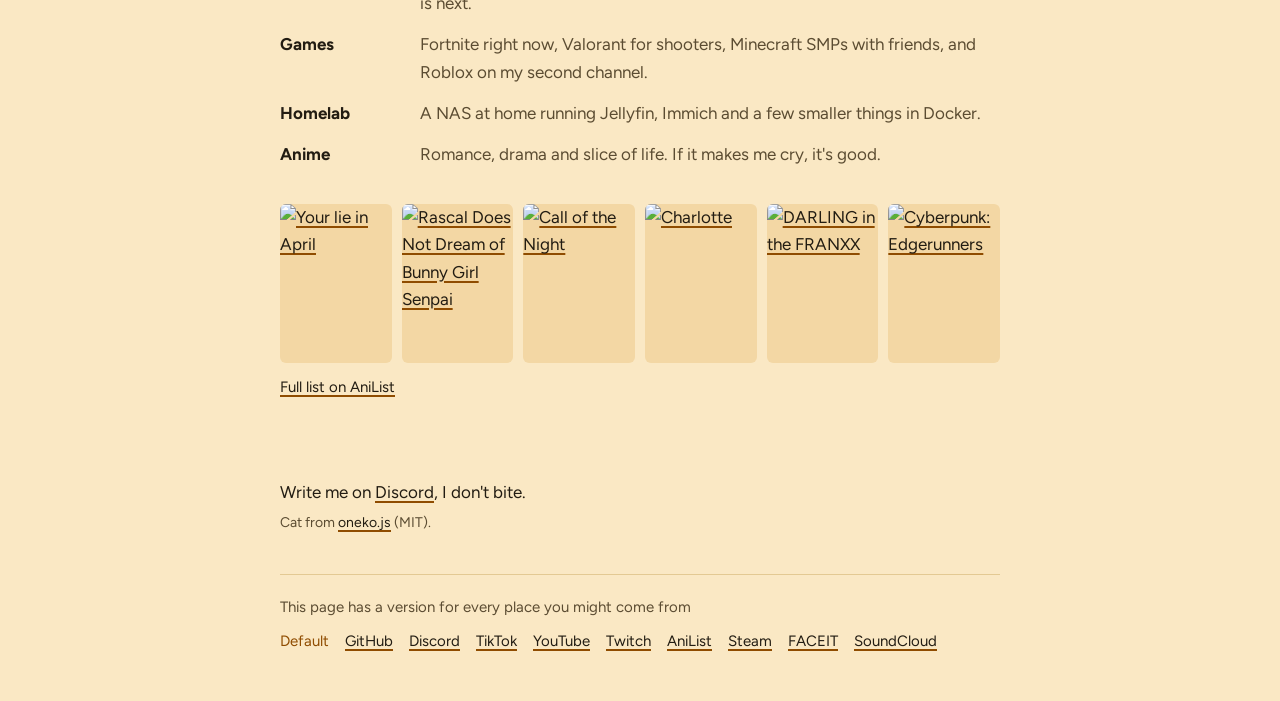
==== commit 8a6e3951: "Default page: cycle the big name through aliases from content.json - New "aliases" list in content.j" ====
--- a/index.html
+++ b/index.html
@@ -10,7 +10,7 @@
   <link rel="preconnect" href="https://fonts.googleapis.com">
   <link rel="preconnect" href="https://fonts.gstatic.com" crossorigin>
   <link href="https://fonts.googleapis.com/css2?family=Figtree:ital,wght@0,400;0,500;0,700;1,400&family=Unbounded:wght@500;800&display=swap" rel="stylesheet">
-  <link rel="stylesheet" href="styles.css?v=17" id="home-css">
+  <link rel="stylesheet" href="styles.css?v=18" id="home-css">
   <style>
     html.version-loading body { visibility: hidden; }
     *, *::before, *::after { box-sizing: border-box; }
@@ -166,7 +166,7 @@
 
   <script src="site.js?v=29"></script>
   <script src="profiles.js?v=12"></script>
-  <script src="app.js?v=40"></script>
+  <script src="app.js?v=41"></script>
 
   <script>
     (function () {
--- a/styles.css
+++ b/styles.css
@@ -93,6 +93,29 @@
   letter-spacing: -0.04em;
 }
 
+/* Name rotation (app.js rotateNames) */
+h1.nm { position: relative; white-space: nowrap; perspective: 600px;
+  transition: width 0.75s cubic-bezier(0.65, 0, 0.35, 1), font-size 0.75s cubic-bezier(0.65, 0, 0.35, 1); }
+h1.nm.nm-still { transition: none; }
+.nm-word { display: inline-block; }
+.nm-word.nm-measure { position: absolute; visibility: hidden; }
+.nm-word.is-leaving { position: absolute; left: 0; bottom: 0; pointer-events: none; }
+.nm-ch { display: inline-block; transform-origin: 50% 80%; }
+.nm-word.is-entering .nm-ch { animation: nm-in 0.8s cubic-bezier(0.2, 0.8, 0.2, 1) both; animation-delay: calc(0.18s + var(--i) * 45ms); }
+.nm-word.is-leaving .nm-ch { animation: nm-out 0.45s cubic-bezier(0.55, 0, 0.75, 0.2) both; animation-delay: calc(var(--i) * 28ms); }
+.nm-word.is-fading { animation: nm-fade 0.4s ease both; }
+/* Morph within a base name: only the new letters come in (the shared ones slide). */
+.nm-word.is-morphing .nm-ch.nm-add { animation: nm-in 0.75s cubic-bezier(0.2, 0.8, 0.2, 1) both; animation-delay: calc(0.15s + var(--i) * 55ms); }
+@keyframes nm-in {
+  from { opacity: 0; transform: translateY(0.5em) rotateX(-75deg); filter: blur(10px); color: var(--accent); }
+  55% { opacity: 1; filter: blur(0); color: var(--accent); }
+  to { opacity: 1; transform: none; filter: none; color: var(--text); }
+}
+@keyframes nm-out {
+  to { opacity: 0; transform: translateY(-0.4em) rotateX(65deg); filter: blur(8px); }
+}
+@keyframes nm-fade { from { opacity: 0; } }
+
 .cat {
   width: 64px;
   height: 64px;
@@ -173,5 +196,6 @@
 
 @media (prefers-reduced-motion: reduce) {
   .cat.running { animation: none; }
+  h1.nm { transition: none; }
   body, .controls button, .projects li, .hero { transition: none; }
 }
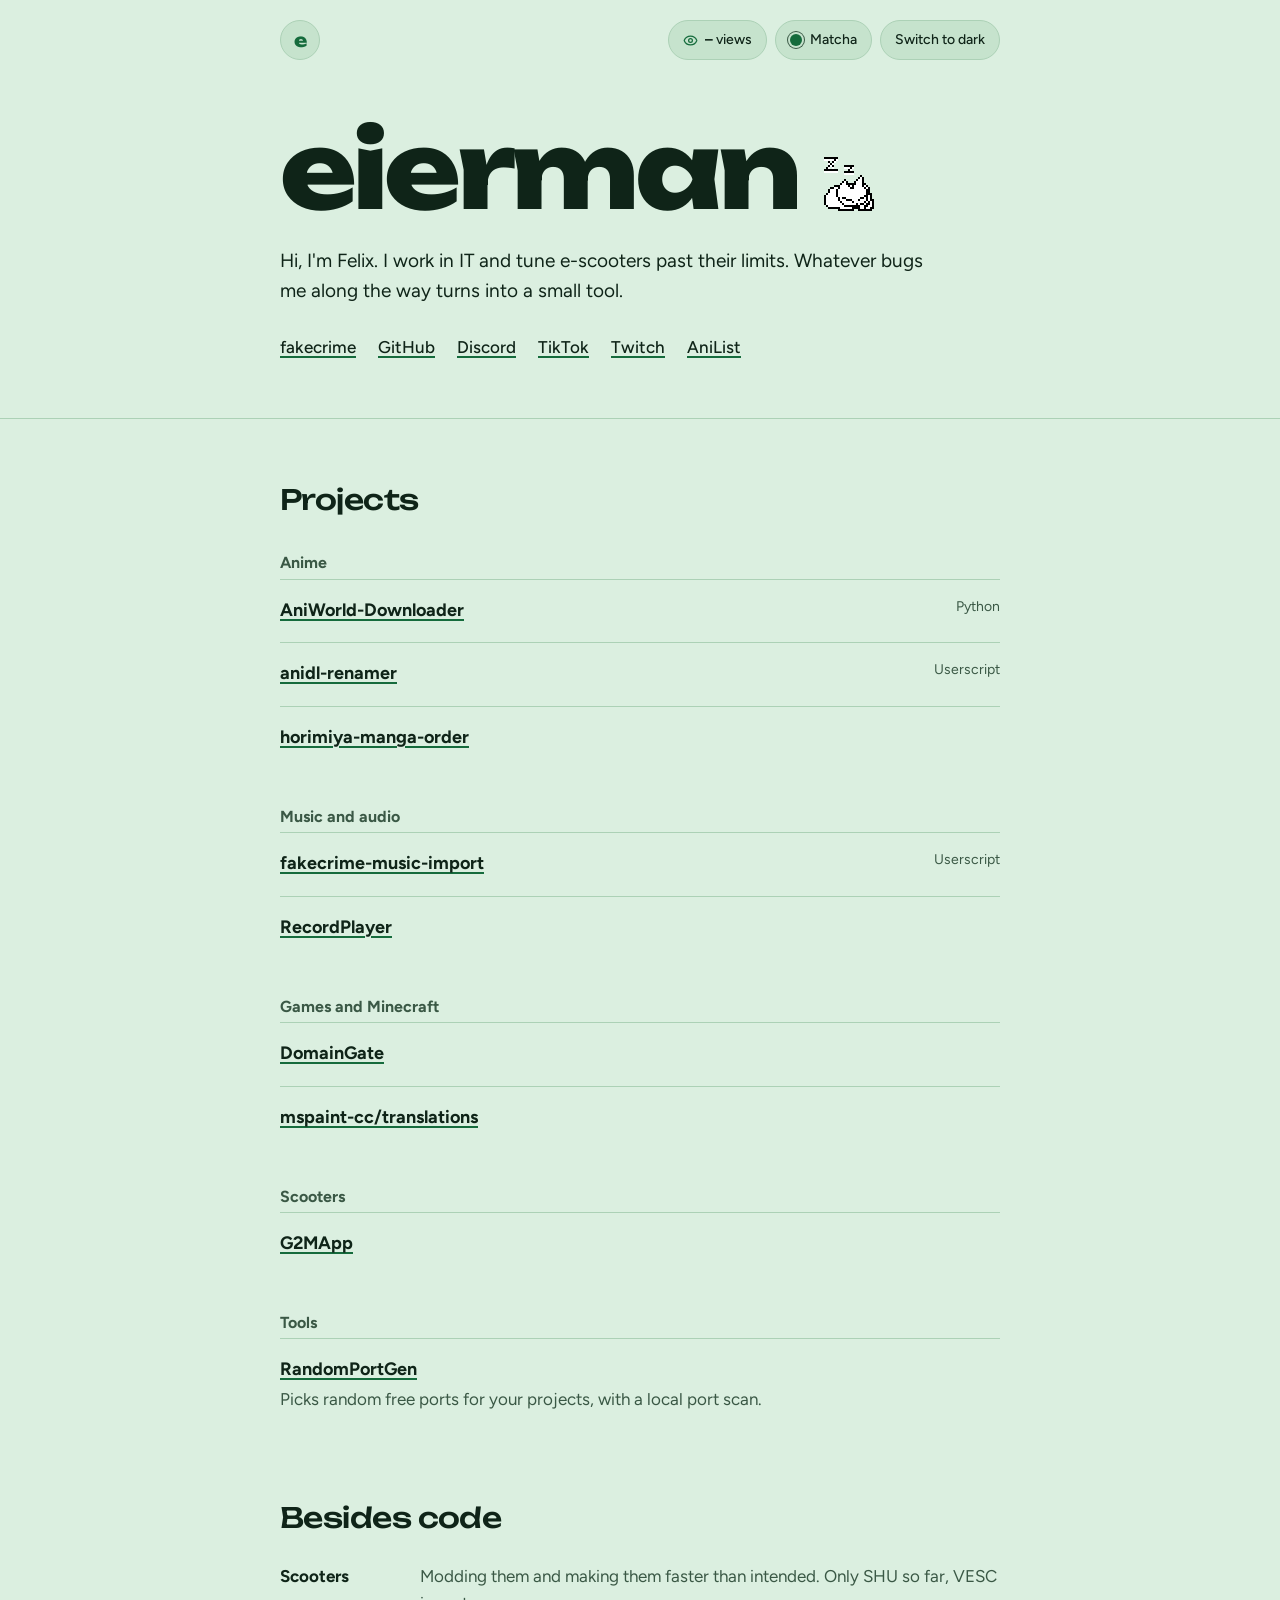
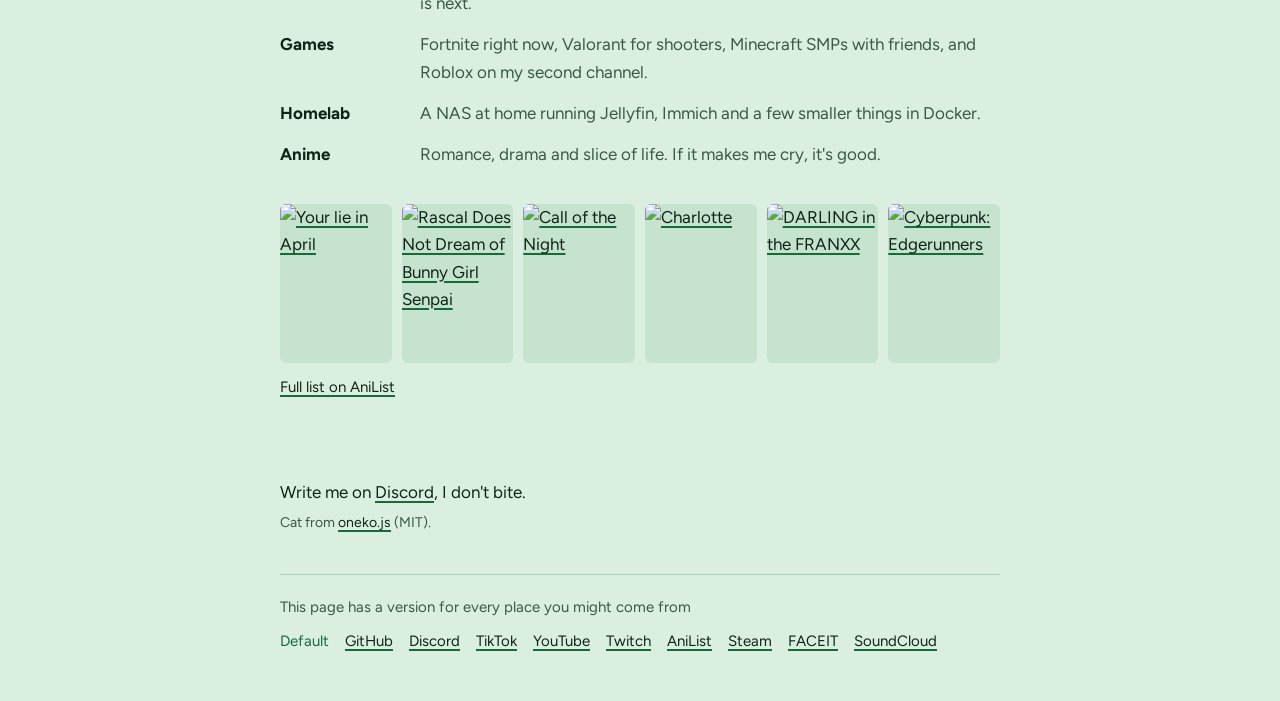
==== commit 267b16be: "Name rotation: pause while the heading is off screen The countdown stops when the heading is scrolle" ====
--- a/index.html
+++ b/index.html
@@ -166,7 +166,7 @@
 
   <script src="site.js?v=29"></script>
   <script src="profiles.js?v=12"></script>
-  <script src="app.js?v=41"></script>
+  <script src="app.js?v=42"></script>
 
   <script>
     (function () {
